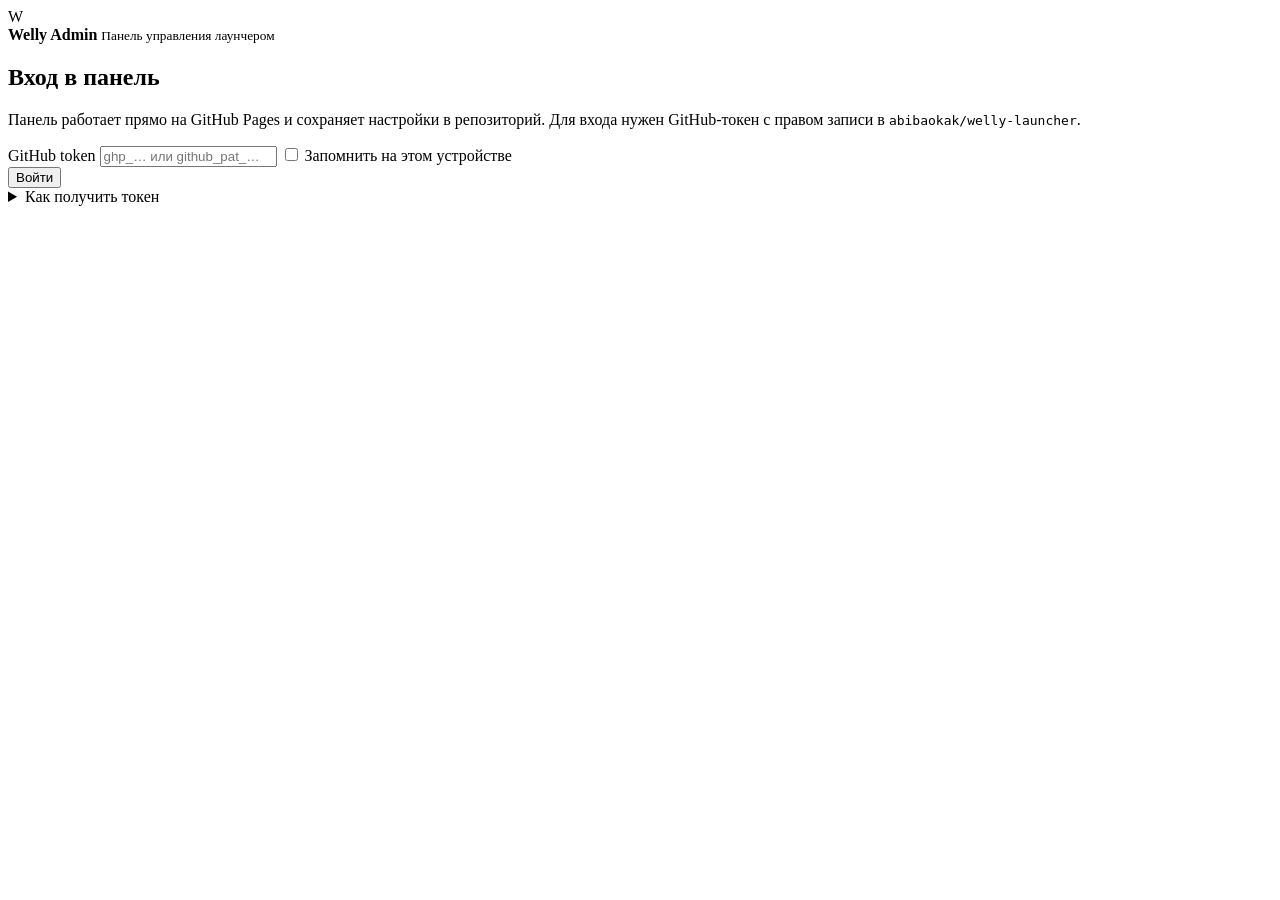
==== admin/index.html @ bd4089fb "admin: статическая панель (index.html)" ====
<!doctype html>
<html lang="ru">
  <head>
    <meta charset="utf-8" />
    <meta name="viewport" content="width=device-width, initial-scale=1" />
    <meta name="robots" content="noindex,nofollow" />
    <meta name="theme-color" content="#0a0c11" />
    <title>Welly Admin — панель лаунчера</title>
    <link rel="icon" href="../assets/logo.png" onerror="this.remove()" />
    <link rel="stylesheet" href="./admin.css" />
  </head>
  <body>
    <!-- ───────────────────────── Вход ───────────────────────── -->
    <section class="auth" id="auth">
      <div class="auth__card">
        <div class="auth__logo">
          <span class="auth__mark">W</span>
          <div>
            <strong>Welly Admin</strong>
            <small>Панель управления лаунчером</small>
          </div>
        </div>

        <h1>Вход в панель</h1>
        <p class="auth__lead">
          Панель работает прямо на GitHub Pages и сохраняет настройки в репозиторий.
          Для входа нужен GitHub-токен с правом записи в
          <code id="auth-repo">abibaokak/welly-launcher</code>.
        </p>

        <form id="auth-form" class="auth__form" novalidate>
          <label class="field">
            <span>GitHub token</span>
            <input
              id="auth-token"
              type="password"
              autocomplete="off"
              spellcheck="false"
              placeholder="ghp_… или github_pat_…"
            />
          </label>

          <label class="check">
            <input id="auth-remember" type="checkbox" />
            <span>Запомнить на этом устройстве</span>
          </label>

          <div class="auth__error" id="auth-error" role="alert"></div>

          <button class="btn btn--primary btn--block" type="submit" id="auth-submit">
            Войти
          </button>
        </form>

        <details class="auth__help">
          <summary>Как получить токен</summary>
          <ol>
            <li>
              Откройте
              <a href="https://github.com/settings/tokens/new?scopes=repo&description=Welly%20Admin" target="_blank" rel="noopener">
                github.com/settings/tokens/new
              </a>
              (классический токен).
            </li>
            <li>Поставьте галочку <b>repo</b> и создайте токен.</li>
            <li>Скопируйте его и вставьте сюда. Токен хранится только в этом браузере.</li>
          </ol>
          <p>
            Можно и fine-grained token: доступ только к репозиторию
            <code>welly-launcher</code>, разрешение <b>Contents: Read and write</b>.
          </p>
          <p class="auth__warn">
            Не входите с чужого компьютера и не включайте «Запомнить» на общих устройствах.
          </p>
        </details>
      </div>
    </section>

    <!-- ───────────────────────── Панель ───────────────────────── -->
    <div class="app" id="app" hidden>
      <header class="bar">
        <div class="bar__brand">
          <span class="bar__mark">W</span>
          <div class="bar__title">
            <strong>Welly Admin</strong>
            <small id="bar-repo">abibaokak/welly-launcher</small>
          </div>
          <span class="pill pill--gold">GitHub Pages</span>
        </div>

        <div class="bar__actions">
          <span class="bar__user" id="bar-user" title="Аккаунт GitHub"></span>
          <a class="btn btn--ghost btn--sm" id="open-site" href="../" target="_blank" rel="noopener">Открыть сайт</a>
          <button class="btn btn--ghost btn--sm" type="button" id="reload">Перечитать</button>
          <button class="btn btn--ghost btn--sm" type="button" id="logout">Выйти</button>
        </div>
      </header>

      <main class="main">
        <div class="intro">
          <div>
            <h1>Настройки лаунчера</h1>
            <p>
              Всё, что вы сохраните здесь, попадёт в <code>launcher-config.json</code> на сайте.
              Лаунчеры подхватывают изменения автоматически — без переустановки.
            </p>
          </div>
          <div class="intro__status" id="intro-status"></div>
        </div>

        <div class="banner banner--warn" id="pages-note" hidden>
          GitHub Pages обновляет сайт после коммита обычно за 30–90 секунд. Если лаунчер
          ещё видит старые данные — подождите и нажмите «Перечитать».
        </div>

        <form id="config-form" class="form" novalidate>
          <!-- Брендинг -->
          <section class="card">
            <header class="card__head">
              <h2>Брендинг</h2>
              <p>Название, слоган и ссылки, которые видит игрок.</p>
            </header>
            <div class="grid grid--2">
              <label class="field">
                <span>Название лаунчера</span>
                <input name="branding.name" maxlength="64" />
              </label>
              <label class="field">
                <span>Email поддержки</span>
                <input name="branding.supportEmail" maxlength="120" placeholder="help@example.com" />
              </label>
            </div>
            <label class="field">
              <span>Слоган</span>
              <input name="branding.tagline" maxlength="200" />
            </label>
            <div class="grid grid--2">
              <label class="field">
                <span>Сайт</span>
                <input name="branding.siteUrl" maxlength="300" />
              </label>
              <label class="field">
                <span>Донат</span>
                <input name="branding.donateUrl" maxlength="300" />
              </label>
              <label class="field">
                <span>Discord</span>
                <input name="branding.discordUrl" maxlength="300" placeholder="https://discord.gg/…" />
              </label>
              <label class="field">
                <span>Telegram</span>
                <input name="branding.telegramUrl" maxlength="300" placeholder="https://t.me/…" />
              </label>
            </div>
          </section>

          <!-- Сервер -->
          <section class="card">
            <header class="card__head">
              <h2>Сервер</h2>
              <p>Адрес, название и режимы на главной странице лаунчера.</p>
            </header>
            <div class="grid grid--3">
              <label class="field">
                <span>Хост</span>
                <input name="server.host" maxlength="80" placeholder="wellyfun.x2mc.ru" />
              </label>
              <label class="field">
                <span>Название сервера</span>
                <input name="server.name" maxlength="64" />
              </label>
              <label class="field">
                <span>Диапазон версий</span>
                <input name="server.versionRange" maxlength="64" />
              </label>
            </div>

            <div class="list-head">
              <h3>Режимы</h3>
              <button class="btn btn--ghost btn--sm" type="button" data-add="mode">+ Добавить режим</button>
            </div>
            <div class="list" id="modes-list"></div>
          </section>

          <!-- Новости -->
          <section class="card">
            <header class="card__head">
              <h2>Новости</h2>
              <p>Новости из панели показываются в лаунчере на вкладке «Новости».</p>
            </header>

            <div class="grid grid--2">
              <label class="check">
                <input type="checkbox" name="news.includePublished" />
                <span>Показывать новости панели</span>
              </label>
              <label class="check">
                <input type="checkbox" name="news.includeExternal" />
                <span>Показывать внешние RSS-ленты</span>
              </label>
            </div>

            <div class="list-head">
              <h3>RSS-ленты</h3>
              <button class="btn btn--ghost btn--sm" type="button" data-add="feed">+ Добавить ленту</button>
            </div>
            <div class="list" id="feeds-list"></div>

            <div class="list-head">
              <h3>Новости панели</h3>
              <button class="btn btn--ghost btn--sm" type="button" data-add="news">+ Добавить новость</button>
            </div>
            <div class="list" id="news-list"></div>
          </section>

          <!-- Значения по умолчанию -->
          <section class="card">
            <header class="card__head">
              <h2>Значения по умолчанию</h2>
              <p>Применяются только к новым установкам. Настройки игроков не перезаписываются.</p>
            </header>
            <div class="grid grid--3">
              <label class="field">
                <span>Язык</span>
                <select name="defaults.language">
                  <option value="ru">Русский</option>
                  <option value="en">English</option>
                </select>
              </label>
              <label class="field">
                <span>Тема</span>
                <select name="defaults.theme">
                  <option value="dark">Тёмная</option>
                  <option value="light">Светлая</option>
                  <option value="system">Как в системе</option>
                </select>
              </label>
              <label class="field">
                <span>Автоподключение к серверу</span>
                <input name="defaults.autoConnectServer" maxlength="120" placeholder="необязательно" />
              </label>
              <label class="field">
                <span>Минимум памяти, МБ</span>
                <input name="defaults.minMemory" type="number" min="512" max="32768" step="256" />
              </label>
              <label class="field">
                <span>Максимум памяти, МБ</span>
                <input name="defaults.maxMemory" type="number" min="512" max="65536" step="256" />
              </label>
              <label class="field">
                <span>Версия по умолчанию</span>
                <input name="defaults.selectedVersion" maxlength="64" placeholder="например 1.21.4" />
              </label>
              <label class="field">
                <span>Ширина окна</span>
                <input name="defaults.resolutionWidth" type="number" min="0" max="10000" />
              </label>
              <label class="field">
                <span>Высота окна</span>
                <input name="defaults.resolutionHeight" type="number" min="0" max="10000" />
              </label>
              <label class="field">
                <span>API аккаунтов</span>
                <input name="defaults.accountApiUrl" maxlength="300" />
              </label>
            </div>
            <div class="grid grid--2">
              <label class="check">
                <input type="checkbox" name="defaults.fullscreen" />
                <span>Полноэкранный режим</span>
              </label>
              <label class="check">
                <input type="checkbox" name="defaults.hideLauncherOnGame" />
                <span>Скрывать лаунчер при запуске игры</span>
              </label>
            </div>
          </section>

          <!-- Обновления -->
          <section class="card">
            <header class="card__head">
              <h2>Обновления</h2>
              <p>
                Лаунчер сравнит свою версию с указанной и обновится сам: скачает файл,
                проверит SHA-256 и перезапустится.
              </p>
            </header>
            <div class="grid grid--3">
              <label class="field">
                <span>Актуальная версия</span>
                <input name="updates.latestVersion" maxlength="32" placeholder="1.0.9" />
              </label>
              <label class="field field--wide">
                <span>Ссылка на файл обновления</span>
                <input name="updates.downloadUrl" maxlength="300" />
              </label>
              <label class="field">
                <span>Список изменений</span>
                <input name="updates.releaseNotesUrl" maxlength="300" />
              </label>
            </div>
            <label class="field">
              <span>SHA-256 файла обновления</span>
              <div class="field__inline">
                <input name="updates.sha256" maxlength="64" placeholder="64 hex-символа; можно посчитать кнопкой" />
                <button class="btn btn--soft btn--sm" type="button" id="hash-button">Посчитать</button>
              </div>
              <small class="field__hint" id="hash-hint">
                Пока файл лежит на GitHub Pages, кнопка считает хеш прямо в браузере.
                Если Pages не отдаёт файл из-за CORS — вставьте хеш вручную.
              </small>
            </label>
            <label class="field">
              <span>Сообщение об обновлении</span>
              <input name="updates.message" maxlength="200" />
            </label>
            <div class="grid grid--2">
              <label class="check">
                <input type="checkbox" name="updates.enabled" />
                <span>Проверять обновления при запуске</span>
              </label>
              <label class="check">
                <input type="checkbox" name="updates.mandatory" />
                <span>Обновление обязательно</span>
              </label>
            </div>
          </section>

          <!-- Обслуживание -->
          <section class="card">
            <header class="card__head">
              <h2>Обслуживание</h2>
              <p>Баннер в лаунчере и блокировка запуска игры на время работ.</p>
            </header>
            <label class="check">
              <input type="checkbox" name="maintenance.enabled" />
              <span>Включить режим обслуживания</span>
            </label>
            <div class="grid grid--2">
              <label class="field field--wide">
                <span>Текст для игроков</span>
                <textarea name="maintenance.message" rows="3" maxlength="500"></textarea>
              </label>
              <label class="field">
                <span>До какого времени (текстом)</span>
                <input name="maintenance.until" maxlength="64" placeholder="сегодня до 18:00" />
              </label>
            </div>
          </section>
        </form>
      </main>

      <footer class="publish">
        <div class="publish__status">
          <strong id="publish-title">Готово к публикации</strong>
          <span id="publish-detail">Изменения ещё не отправлены на сайт</span>
          <span class="publish__error" id="publish-error" role="alert"></span>
        </div>
        <div class="publish__actions">
          <button class="btn btn--ghost" type="button" id="export">Скачать JSON</button>
          <button class="btn btn--ghost" type="button" id="import">Импорт JSON</button>
          <input id="import-file" type="file" accept="application/json,.json" hidden />
          <button class="btn btn--primary" type="button" id="publish">Опубликовать на сайте</button>
        </div>
      </footer>
    </div>

    <div class="toast" id="toast" role="status"></div>

    <script src="./admin.js"></script>
  </body>
</html>
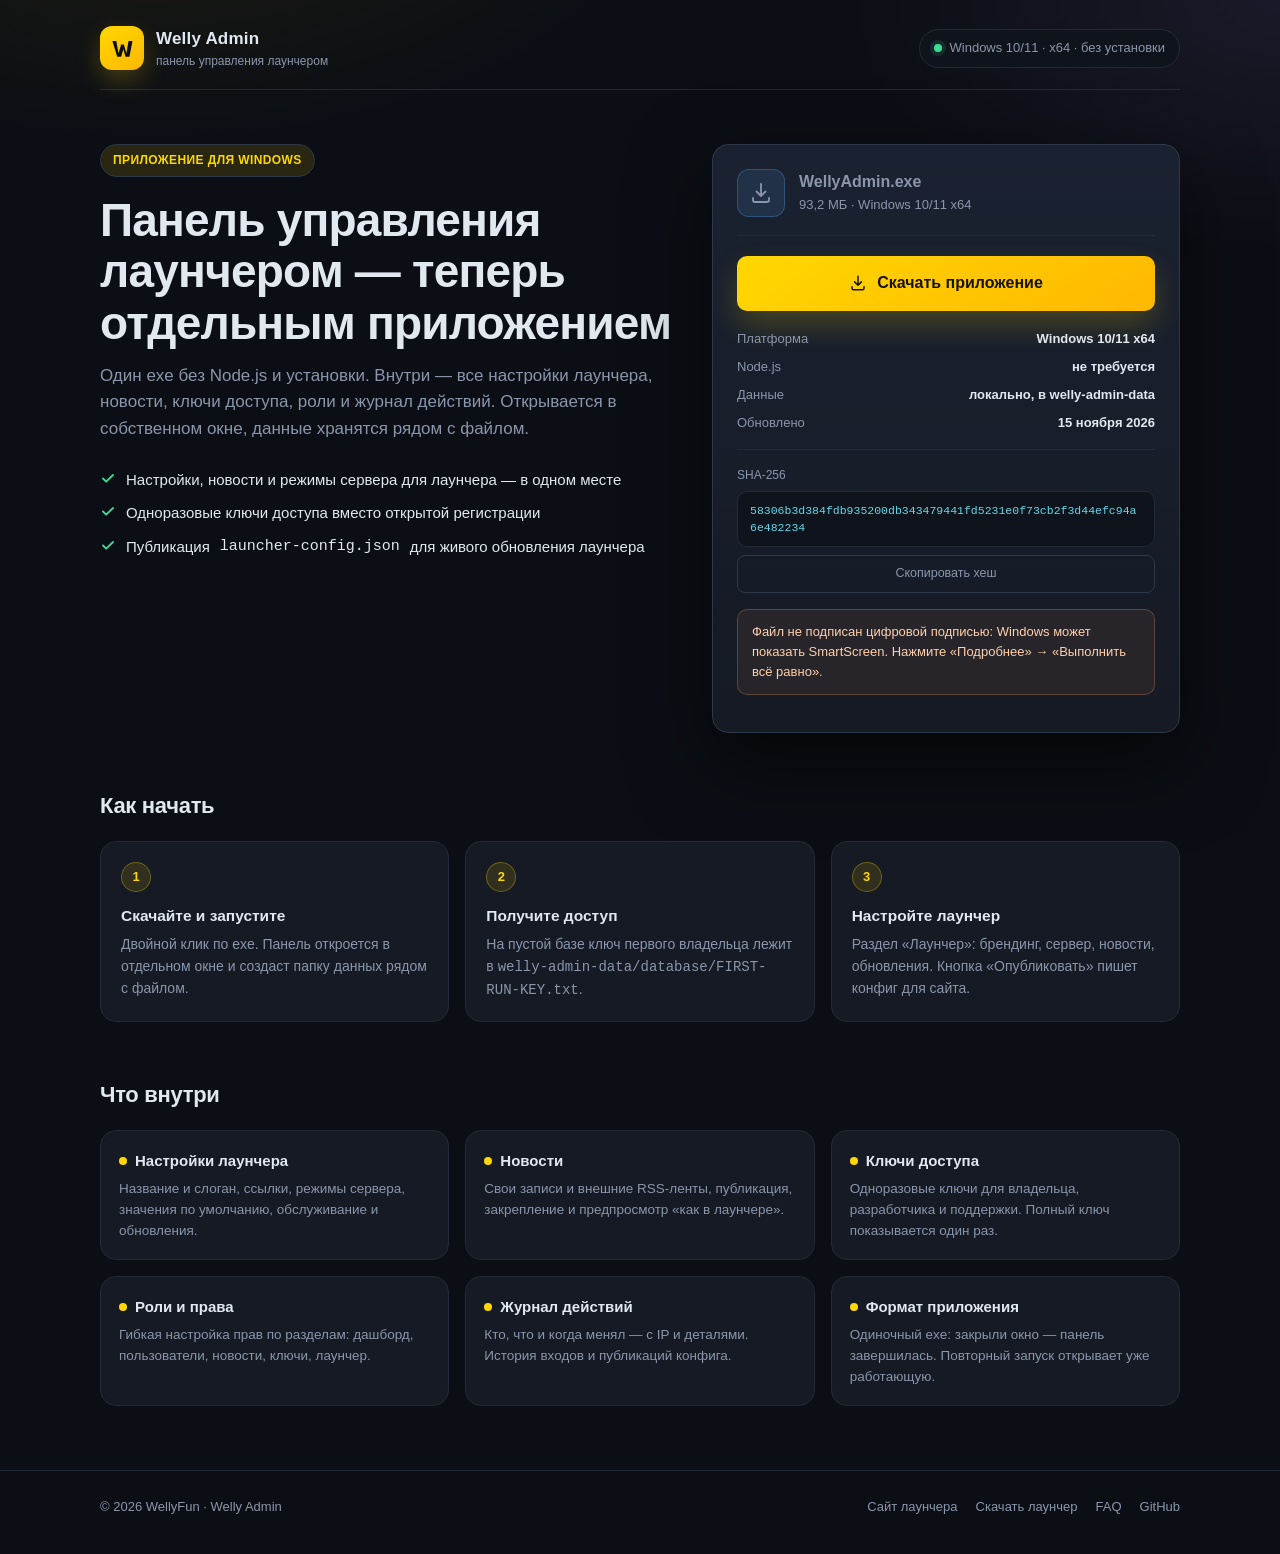
==== commit ea91ddac: "admin: download page for Welly Admin.exe in panel style" ====
--- a/admin/index.html
+++ b/admin/index.html
@@ -3,370 +3,591 @@
   <head>
     <meta charset="utf-8" />
     <meta name="viewport" content="width=device-width, initial-scale=1" />
-    <meta name="robots" content="noindex,nofollow" />
-    <meta name="theme-color" content="#0a0c11" />
-    <title>Welly Admin — панель лаунчера</title>
-    <link rel="icon" href="../assets/logo.png" onerror="this.remove()" />
-    <link rel="stylesheet" href="./admin.css" />
+    <title>Welly Admin — приложение панели управления лаунчером</title>
+    <meta
+      name="description"
+      content="Welly Admin для Windows: один exe без установки. Настройки лаунчера, новости, ключи доступа, роли и аудит. Скачать WellyAdmin.exe."
+    />
+    <meta name="theme-color" content="#0b0e14" />
+    <meta name="color-scheme" content="dark" />
+    <link rel="canonical" href="https://abibaokak.github.io/welly-launcher/admin/" />
+    <link
+      rel="icon"
+      href="data:image/svg+xml,%3Csvg xmlns='http://www.w3.org/2000/svg' viewBox='0 0 64 64'%3E%3Crect width='64' height='64' rx='14' fill='%230b0e14'/%3E%3Cpath d='M12 18h8l5 26 6-19h6l6 19 5-26h8L48 50h-8l-5-16-5 16h-8z' fill='%23FFD700'/%3E%3C/svg%3E"
+    />
+    <style>
+      :root {
+        --bg: #0b0e14;
+        --bg-soft: #0f131c;
+        --card: #151a24;
+        --card-2: #1a2130;
+        --border: #232a37;
+        --border-strong: #2f3849;
+        --text: #e2e8f0;
+        --muted: #8b96ab;
+        --accent: #ffd700;
+        --accent-2: #ffb800;
+        --accent-soft: rgba(255, 215, 0, 0.12);
+        --success: #3ddc97;
+        --info: #5aa9ff;
+        --purple: #b388ff;
+        --cyan: #63d8e8;
+        --radius: 16px;
+        --radius-sm: 10px;
+        --shadow-lg: 0 30px 80px rgba(0, 0, 0, 0.55);
+        --shadow-md: 0 16px 40px rgba(0, 0, 0, 0.35);
+        --font: "Inter", "Segoe UI", -apple-system, BlinkMacSystemFont, "SF Pro Display", Roboto, Arial, sans-serif;
+        --mono: "JetBrains Mono", "Cascadia Code", Consolas, "Courier New", monospace;
+      }
+
+      * { box-sizing: border-box; }
+
+      body {
+        margin: 0;
+        min-height: 100vh;
+        font-family: var(--font);
+        color: var(--text);
+        background:
+          radial-gradient(900px 500px at 12% -10%, rgba(255, 215, 0, 0.08), transparent 60%),
+          radial-gradient(800px 460px at 100% 0%, rgba(179, 136, 255, 0.09), transparent 55%),
+          var(--bg);
+        line-height: 1.55;
+        -webkit-font-smoothing: antialiased;
+      }
+
+      a { color: var(--accent); text-decoration: none; }
+      a:hover { text-decoration: underline; }
+
+      .wrap { width: min(1080px, calc(100% - 40px)); margin: 0 auto; }
+
+      header.site-head {
+        padding: 26px 0 8px;
+      }
+
+      .brand {
+        display: inline-flex;
+        align-items: center;
+        gap: 12px;
+        color: var(--text);
+      }
+
+      .brand:hover { text-decoration: none; }
+
+      .brand__mark {
+        width: 44px;
+        height: 44px;
+        border-radius: 12px;
+        display: grid;
+        place-items: center;
+        background: linear-gradient(145deg, var(--accent), var(--accent-2));
+        box-shadow: 0 10px 24px rgba(255, 215, 0, 0.22);
+      }
+
+      .brand__mark svg { width: 28px; height: 28px; display: block; }
+
+      .brand__text strong { display: block; font-size: 17px; letter-spacing: 0.2px; }
+      .brand__text small { display: block; color: var(--muted); font-size: 12px; }
+
+      .badge {
+        margin-left: auto;
+        display: inline-flex;
+        align-items: center;
+        gap: 8px;
+        padding: 8px 14px;
+        border: 1px solid var(--border);
+        border-radius: 999px;
+        background: var(--bg-soft);
+        color: var(--muted);
+        font-size: 13px;
+        white-space: nowrap;
+      }
+
+      .badge .dot {
+        width: 8px;
+        height: 8px;
+        border-radius: 50%;
+        background: var(--success);
+        box-shadow: 0 0 0 4px rgba(61, 220, 151, 0.12);
+      }
+
+      .head-row {
+        display: flex;
+        align-items: center;
+        gap: 16px;
+        flex-wrap: wrap;
+        padding-bottom: 18px;
+        border-bottom: 1px solid var(--border);
+      }
+
+      main { padding: 46px 0 64px; }
+
+      .hero {
+        display: grid;
+        grid-template-columns: minmax(0, 1.1fr) minmax(320px, 0.9fr);
+        gap: 40px;
+        align-items: start;
+      }
+
+      .eyebrow {
+        display: inline-flex;
+        align-items: center;
+        gap: 8px;
+        padding: 6px 12px;
+        border-radius: 999px;
+        border: 1px solid var(--border-strong);
+        background: var(--accent-soft);
+        color: var(--accent);
+        font-size: 12px;
+        font-weight: 600;
+        letter-spacing: 0.4px;
+        text-transform: uppercase;
+      }
+
+      h1 {
+        margin: 18px 0 14px;
+        font-size: clamp(30px, 4.4vw, 46px);
+        line-height: 1.12;
+        letter-spacing: -0.8px;
+      }
+
+      .lede {
+        margin: 0;
+        max-width: 560px;
+        color: var(--muted);
+        font-size: 17px;
+      }
+
+      .points {
+        margin: 26px 0 0;
+        padding: 0;
+        list-style: none;
+        display: grid;
+        gap: 10px;
+      }
+
+      .points li {
+        display: flex;
+        gap: 10px;
+        align-items: flex-start;
+        color: var(--text);
+        font-size: 15px;
+      }
+
+      .points svg { flex: none; margin-top: 2px; }
+
+      .download-card {
+        background: linear-gradient(180deg, var(--card-2), var(--card));
+        border: 1px solid var(--border-strong);
+        border-radius: var(--radius);
+        padding: 24px;
+        box-shadow: var(--shadow-lg);
+      }
+
+      .download-card__top {
+        display: flex;
+        gap: 14px;
+        align-items: center;
+        padding-bottom: 18px;
+        border-bottom: 1px solid var(--border);
+      }
+
+      .file-icon {
+        width: 48px;
+        height: 48px;
+        flex: none;
+        border-radius: 12px;
+        display: grid;
+        place-items: center;
+        background: rgba(90, 169, 255, 0.12);
+        border: 1px solid rgba(90, 169, 255, 0.28);
+        color: var(--info);
+      }
+
+      .download-card__top strong { display: block; font-size: 16px; }
+      .download-card__top span { color: var(--muted); font-size: 13px; }
+
+      .btn {
+        display: inline-flex;
+        align-items: center;
+        justify-content: center;
+        gap: 10px;
+        width: 100%;
+        margin-top: 20px;
+        padding: 15px 20px;
+        border: 0;
+        border-radius: var(--radius-sm);
+        background: linear-gradient(145deg, var(--accent), var(--accent-2));
+        color: #16130a;
+        font: inherit;
+        font-size: 16px;
+        font-weight: 700;
+        cursor: pointer;
+        text-decoration: none;
+        box-shadow: 0 14px 30px rgba(255, 215, 0, 0.2);
+        transition: transform 0.15s ease, box-shadow 0.15s ease;
+      }
+
+      .btn:hover {
+        text-decoration: none;
+        transform: translateY(-1px);
+        box-shadow: 0 18px 36px rgba(255, 215, 0, 0.26);
+      }
+
+      .btn:active { transform: translateY(0); }
+
+      .meta {
+        display: grid;
+        gap: 8px;
+        margin-top: 18px;
+        color: var(--muted);
+        font-size: 13px;
+      }
+
+      .meta div {
+        display: flex;
+        justify-content: space-between;
+        gap: 14px;
+      }
+
+      .meta b { color: var(--text); font-weight: 600; }
+
+      .hash {
+        margin-top: 16px;
+        padding-top: 16px;
+        border-top: 1px solid var(--border);
+      }
+
+      .hash span {
+        display: block;
+        color: var(--muted);
+        font-size: 12px;
+        margin-bottom: 6px;
+      }
+
+      .hash code {
+        display: block;
+        font-family: var(--mono);
+        font-size: 11.5px;
+        line-height: 1.5;
+        color: var(--cyan);
+        word-break: break-all;
+        background: var(--bg-soft);
+        border: 1px solid var(--border);
+        border-radius: var(--radius-sm);
+        padding: 10px 12px;
+      }
+
+      .copy-btn {
+        margin-top: 8px;
+        width: 100%;
+        padding: 8px 12px;
+        border-radius: 8px;
+        border: 1px solid var(--border-strong);
+        background: transparent;
+        color: var(--muted);
+        font: inherit;
+        font-size: 12.5px;
+        cursor: pointer;
+        transition: color 0.15s ease, border-color 0.15s ease;
+      }
+
+      .copy-btn:hover { color: var(--text); border-color: var(--accent); }
+
+      .note {
+        margin-top: 16px;
+        padding: 12px 14px;
+        border-radius: var(--radius-sm);
+        background: rgba(255, 159, 90, 0.08);
+        border: 1px solid rgba(255, 159, 90, 0.25);
+        color: #ffd0ab;
+        font-size: 13px;
+      }
+
+      section.block { margin-top: 56px; }
+
+      h2 {
+        margin: 0 0 18px;
+        font-size: 22px;
+        letter-spacing: -0.3px;
+      }
+
+      .steps {
+        display: grid;
+        grid-template-columns: repeat(3, minmax(0, 1fr));
+        gap: 16px;
+      }
+
+      .step {
+        background: var(--card);
+        border: 1px solid var(--border);
+        border-radius: var(--radius);
+        padding: 20px;
+      }
+
+      .step__num {
+        width: 30px;
+        height: 30px;
+        margin-bottom: 12px;
+        border-radius: 50%;
+        display: grid;
+        place-items: center;
+        background: var(--accent-soft);
+        border: 1px solid rgba(255, 215, 0, 0.3);
+        color: var(--accent);
+        font-size: 13px;
+        font-weight: 700;
+      }
+
+      .step h3 { margin: 0 0 6px; font-size: 15.5px; }
+      .step p { margin: 0; color: var(--muted); font-size: 14px; }
+
+      .features {
+        display: grid;
+        grid-template-columns: repeat(3, minmax(0, 1fr));
+        gap: 16px;
+      }
+
+      .feature {
+        background: var(--card);
+        border: 1px solid var(--border);
+        border-radius: var(--radius);
+        padding: 18px;
+      }
+
+      .feature h3 {
+        margin: 0 0 6px;
+        font-size: 15px;
+        display: flex;
+        align-items: center;
+        gap: 8px;
+      }
+
+      .feature p { margin: 0; color: var(--muted); font-size: 13.5px; }
+
+      .feature__dot {
+        width: 8px;
+        height: 8px;
+        border-radius: 50%;
+        background: var(--accent);
+        flex: none;
+      }
+
+      footer.site-foot {
+        border-top: 1px solid var(--border);
+        padding: 26px 0 38px;
+        color: var(--muted);
+        font-size: 13px;
+      }
+
+      .foot-row {
+        display: flex;
+        justify-content: space-between;
+        gap: 18px;
+        flex-wrap: wrap;
+        align-items: center;
+      }
+
+      .foot-links { display: flex; flex-wrap: wrap; gap: 18px; }
+      .foot-links a { color: var(--muted); }
+      .foot-links a:hover { color: var(--accent); }
+
+      @media (max-width: 900px) {
+        .hero { grid-template-columns: 1fr; }
+        .steps, .features { grid-template-columns: 1fr 1fr; }
+      }
+
+      @media (max-width: 620px) {
+        .steps, .features { grid-template-columns: 1fr; }
+        main { padding-top: 32px; }
+        .badge { margin-left: 0; }
+      }
+    </style>
   </head>
   <body>
-    <!-- ───────────────────────── Вход ───────────────────────── -->
-    <section class="auth" id="auth">
-      <div class="auth__card">
-        <div class="auth__logo">
-          <span class="auth__mark">W</span>
+    <header class="site-head">
+      <div class="wrap head-row">
+        <a class="brand" href="../index.html">
+          <span class="brand__mark" aria-hidden="true">
+            <svg viewBox="0 0 64 64" fill="none" xmlns="http://www.w3.org/2000/svg">
+              <path d="M10 16h9l5 28 6-20h6l6 20 5-28h9L49 52h-9l-5-17-5 17h-9z" fill="#0b0e14" />
+            </svg>
+          </span>
+          <span class="brand__text">
+            <strong>Welly Admin</strong>
+            <small>панель управления лаунчером</small>
+          </span>
+        </a>
+        <span class="badge"><span class="dot" aria-hidden="true"></span> Windows 10/11 · x64 · без установки</span>
+      </div>
+    </header>
+
+    <main>
+      <div class="wrap">
+        <div class="hero">
           <div>
-            <strong>Welly Admin</strong>
-            <small>Панель управления лаунчером</small>
+            <span class="eyebrow">Приложение для Windows</span>
+            <h1>Панель управления лаунчером — теперь отдельным приложением</h1>
+            <p class="lede">
+              Один exe без Node.js и установки. Внутри — все настройки лаунчера, новости,
+              ключи доступа, роли и журнал действий. Открывается в собственном окне,
+              данные хранятся рядом с файлом.
+            </p>
+
+            <ul class="points">
+              <li>
+                <svg width="16" height="16" viewBox="0 0 16 16" fill="none" aria-hidden="true">
+                  <path d="M3 8.5 6.2 11.7 13 5" stroke="#3DDC97" stroke-width="1.8" stroke-linecap="round" stroke-linejoin="round" />
+                </svg>
+                Настройки, новости и режимы сервера для лаунчера — в одном месте
+              </li>
+              <li>
+                <svg width="16" height="16" viewBox="0 0 16 16" fill="none" aria-hidden="true">
+                  <path d="M3 8.5 6.2 11.7 13 5" stroke="#3DDC97" stroke-width="1.8" stroke-linecap="round" stroke-linejoin="round" />
+                </svg>
+                Одноразовые ключи доступа вместо открытой регистрации
+              </li>
+              <li>
+                <svg width="16" height="16" viewBox="0 0 16 16" fill="none" aria-hidden="true">
+                  <path d="M3 8.5 6.2 11.7 13 5" stroke="#3DDC97" stroke-width="1.8" stroke-linecap="round" stroke-linejoin="round" />
+                </svg>
+                Публикация <code>launcher-config.json</code> для живого обновления лаунчера
+              </li>
+            </ul>
           </div>
+
+          <aside class="download-card" aria-labelledby="download-title">
+            <div class="download-card__top">
+              <span class="file-icon" aria-hidden="true">
+                <svg width="24" height="24" viewBox="0 0 24 24" fill="none">
+                  <path d="M12 3v12m0 0 4.5-4.5M12 15l-4.5-4.5M4 17v2a2 2 0 0 0 2 2h12a2 2 0 0 0 2-2v-2" stroke="currentColor" stroke-width="1.8" stroke-linecap="round" stroke-linejoin="round" />
+                </svg>
+              </span>
+              <span>
+                <strong id="download-title">WellyAdmin.exe</strong>
+                <span>93,2 МБ · Windows 10/11 x64</span>
+              </span>
+            </div>
+
+            <a class="btn" href="../WellyAdmin.exe" download="WellyAdmin.exe">
+              <svg width="18" height="18" viewBox="0 0 24 24" fill="none" aria-hidden="true">
+                <path d="M12 3v12m0 0 4.5-4.5M12 15l-4.5-4.5M4 17v2a2 2 0 0 0 2 2h12a2 2 0 0 0 2-2v-2" stroke="currentColor" stroke-width="2" stroke-linecap="round" stroke-linejoin="round" />
+              </svg>
+              Скачать приложение
+            </a>
+
+            <div class="meta" aria-label="Информация о файле">
+              <div><span>Платформа</span><b>Windows 10/11 x64</b></div>
+              <div><span>Node.js</span><b>не требуется</b></div>
+              <div><span>Данные</span><b>локально, в welly-admin-data</b></div>
+              <div><span>Обновлено</span><b>15 ноября 2026</b></div>
+            </div>
+
+            <div class="hash">
+              <span>SHA-256</span>
+              <code id="sha">58306b3d384fdb935200db343479441fd5231e0f73cb2f3d44efc94a6e482234</code>
+              <button class="copy-btn" type="button" id="copy-sha">Скопировать хеш</button>
+            </div>
+
+            <p class="note">
+              Файл не подписан цифровой подписью: Windows может показать SmartScreen.
+              Нажмите «Подробнее» → «Выполнить всё равно».
+            </p>
+          </aside>
         </div>
 
-        <h1>Вход в панель</h1>
-        <p class="auth__lead">
-          Панель работает прямо на GitHub Pages и сохраняет настройки в репозиторий.
-          Для входа нужен GitHub-токен с правом записи в
-          <code id="auth-repo">abibaokak/welly-launcher</code>.
-        </p>
-
-        <form id="auth-form" class="auth__form" novalidate>
-          <label class="field">
-            <span>GitHub token</span>
-            <input
-              id="auth-token"
-              type="password"
-              autocomplete="off"
-              spellcheck="false"
-              placeholder="ghp_… или github_pat_…"
-            />
-          </label>
-
-          <label class="check">
-            <input id="auth-remember" type="checkbox" />
-            <span>Запомнить на этом устройстве</span>
-          </label>
-
-          <div class="auth__error" id="auth-error" role="alert"></div>
-
-          <button class="btn btn--primary btn--block" type="submit" id="auth-submit">
-            Войти
-          </button>
-        </form>
-
-        <details class="auth__help">
-          <summary>Как получить токен</summary>
-          <ol>
-            <li>
-              Откройте
-              <a href="https://github.com/settings/tokens/new?scopes=repo&description=Welly%20Admin" target="_blank" rel="noopener">
-                github.com/settings/tokens/new
-              </a>
-              (классический токен).
-            </li>
-            <li>Поставьте галочку <b>repo</b> и создайте токен.</li>
-            <li>Скопируйте его и вставьте сюда. Токен хранится только в этом браузере.</li>
-          </ol>
-          <p>
-            Можно и fine-grained token: доступ только к репозиторию
-            <code>welly-launcher</code>, разрешение <b>Contents: Read and write</b>.
-          </p>
-          <p class="auth__warn">
-            Не входите с чужого компьютера и не включайте «Запомнить» на общих устройствах.
-          </p>
-        </details>
+        <section class="block" aria-labelledby="how-title">
+          <h2 id="how-title">Как начать</h2>
+          <div class="steps">
+            <article class="step">
+              <div class="step__num">1</div>
+              <h3>Скачайте и запустите</h3>
+              <p>Двойной клик по exe. Панель откроется в отдельном окне и создаст папку данных рядом с файлом.</p>
+            </article>
+            <article class="step">
+              <div class="step__num">2</div>
+              <h3>Получите доступ</h3>
+              <p>На пустой базе ключ первого владельца лежит в <code>welly-admin-data/database/FIRST-RUN-KEY.txt</code>.</p>
+            </article>
+            <article class="step">
+              <div class="step__num">3</div>
+              <h3>Настройте лаунчер</h3>
+              <p>Раздел «Лаунчер»: брендинг, сервер, новости, обновления. Кнопка «Опубликовать» пишет конфиг для сайта.</p>
+            </article>
+          </div>
+        </section>
+
+        <section class="block" aria-labelledby="features-title">
+          <h2 id="features-title">Что внутри</h2>
+          <div class="features">
+            <article class="feature">
+              <h3><span class="feature__dot" aria-hidden="true"></span> Настройки лаунчера</h3>
+              <p>Название и слоган, ссылки, режимы сервера, значения по умолчанию, обслуживание и обновления.</p>
+            </article>
+            <article class="feature">
+              <h3><span class="feature__dot" aria-hidden="true"></span> Новости</h3>
+              <p>Свои записи и внешние RSS-ленты, публикация, закрепление и предпросмотр «как в лаунчере».</p>
+            </article>
+            <article class="feature">
+              <h3><span class="feature__dot" aria-hidden="true"></span> Ключи доступа</h3>
+              <p>Одноразовые ключи для владельца, разработчика и поддержки. Полный ключ показывается один раз.</p>
+            </article>
+            <article class="feature">
+              <h3><span class="feature__dot" aria-hidden="true"></span> Роли и права</h3>
+              <p>Гибкая настройка прав по разделам: дашборд, пользователи, новости, ключи, лаунчер.</p>
+            </article>
+            <article class="feature">
+              <h3><span class="feature__dot" aria-hidden="true"></span> Журнал действий</h3>
+              <p>Кто, что и когда менял — с IP и деталями. История входов и публикаций конфига.</p>
+            </article>
+            <article class="feature">
+              <h3><span class="feature__dot" aria-hidden="true"></span> Формат приложения</h3>
+              <p>Одиночный exe: закрыли окно — панель завершилась. Повторный запуск открывает уже работающую.</p>
+            </article>
+          </div>
+        </section>
       </div>
-    </section>
-
-    <!-- ───────────────────────── Панель ───────────────────────── -->
-    <div class="app" id="app" hidden>
-      <header class="bar">
-        <div class="bar__brand">
-          <span class="bar__mark">W</span>
-          <div class="bar__title">
-            <strong>Welly Admin</strong>
-            <small id="bar-repo">abibaokak/welly-launcher</small>
-          </div>
-          <span class="pill pill--gold">GitHub Pages</span>
-        </div>
-
-        <div class="bar__actions">
-          <span class="bar__user" id="bar-user" title="Аккаунт GitHub"></span>
-          <a class="btn btn--ghost btn--sm" id="open-site" href="../" target="_blank" rel="noopener">Открыть сайт</a>
-          <button class="btn btn--ghost btn--sm" type="button" id="reload">Перечитать</button>
-          <button class="btn btn--ghost btn--sm" type="button" id="logout">Выйти</button>
-        </div>
-      </header>
-
-      <main class="main">
-        <div class="intro">
-          <div>
-            <h1>Настройки лаунчера</h1>
-            <p>
-              Всё, что вы сохраните здесь, попадёт в <code>launcher-config.json</code> на сайте.
-              Лаунчеры подхватывают изменения автоматически — без переустановки.
-            </p>
-          </div>
-          <div class="intro__status" id="intro-status"></div>
-        </div>
-
-        <div class="banner banner--warn" id="pages-note" hidden>
-          GitHub Pages обновляет сайт после коммита обычно за 30–90 секунд. Если лаунчер
-          ещё видит старые данные — подождите и нажмите «Перечитать».
-        </div>
-
-        <form id="config-form" class="form" novalidate>
-          <!-- Брендинг -->
-          <section class="card">
-            <header class="card__head">
-              <h2>Брендинг</h2>
-              <p>Название, слоган и ссылки, которые видит игрок.</p>
-            </header>
-            <div class="grid grid--2">
-              <label class="field">
-                <span>Название лаунчера</span>
-                <input name="branding.name" maxlength="64" />
-              </label>
-              <label class="field">
-                <span>Email поддержки</span>
-                <input name="branding.supportEmail" maxlength="120" placeholder="help@example.com" />
-              </label>
-            </div>
-            <label class="field">
-              <span>Слоган</span>
-              <input name="branding.tagline" maxlength="200" />
-            </label>
-            <div class="grid grid--2">
-              <label class="field">
-                <span>Сайт</span>
-                <input name="branding.siteUrl" maxlength="300" />
-              </label>
-              <label class="field">
-                <span>Донат</span>
-                <input name="branding.donateUrl" maxlength="300" />
-              </label>
-              <label class="field">
-                <span>Discord</span>
-                <input name="branding.discordUrl" maxlength="300" placeholder="https://discord.gg/…" />
-              </label>
-              <label class="field">
-                <span>Telegram</span>
-                <input name="branding.telegramUrl" maxlength="300" placeholder="https://t.me/…" />
-              </label>
-            </div>
-          </section>
-
-          <!-- Сервер -->
-          <section class="card">
-            <header class="card__head">
-              <h2>Сервер</h2>
-              <p>Адрес, название и режимы на главной странице лаунчера.</p>
-            </header>
-            <div class="grid grid--3">
-              <label class="field">
-                <span>Хост</span>
-                <input name="server.host" maxlength="80" placeholder="wellyfun.x2mc.ru" />
-              </label>
-              <label class="field">
-                <span>Название сервера</span>
-                <input name="server.name" maxlength="64" />
-              </label>
-              <label class="field">
-                <span>Диапазон версий</span>
-                <input name="server.versionRange" maxlength="64" />
-              </label>
-            </div>
-
-            <div class="list-head">
-              <h3>Режимы</h3>
-              <button class="btn btn--ghost btn--sm" type="button" data-add="mode">+ Добавить режим</button>
-            </div>
-            <div class="list" id="modes-list"></div>
-          </section>
-
-          <!-- Новости -->
-          <section class="card">
-            <header class="card__head">
-              <h2>Новости</h2>
-              <p>Новости из панели показываются в лаунчере на вкладке «Новости».</p>
-            </header>
-
-            <div class="grid grid--2">
-              <label class="check">
-                <input type="checkbox" name="news.includePublished" />
-                <span>Показывать новости панели</span>
-              </label>
-              <label class="check">
-                <input type="checkbox" name="news.includeExternal" />
-                <span>Показывать внешние RSS-ленты</span>
-              </label>
-            </div>
-
-            <div class="list-head">
-              <h3>RSS-ленты</h3>
-              <button class="btn btn--ghost btn--sm" type="button" data-add="feed">+ Добавить ленту</button>
-            </div>
-            <div class="list" id="feeds-list"></div>
-
-            <div class="list-head">
-              <h3>Новости панели</h3>
-              <button class="btn btn--ghost btn--sm" type="button" data-add="news">+ Добавить новость</button>
-            </div>
-            <div class="list" id="news-list"></div>
-          </section>
-
-          <!-- Значения по умолчанию -->
-          <section class="card">
-            <header class="card__head">
-              <h2>Значения по умолчанию</h2>
-              <p>Применяются только к новым установкам. Настройки игроков не перезаписываются.</p>
-            </header>
-            <div class="grid grid--3">
-              <label class="field">
-                <span>Язык</span>
-                <select name="defaults.language">
-                  <option value="ru">Русский</option>
-                  <option value="en">English</option>
-                </select>
-              </label>
-              <label class="field">
-                <span>Тема</span>
-                <select name="defaults.theme">
-                  <option value="dark">Тёмная</option>
-                  <option value="light">Светлая</option>
-                  <option value="system">Как в системе</option>
-                </select>
-              </label>
-              <label class="field">
-                <span>Автоподключение к серверу</span>
-                <input name="defaults.autoConnectServer" maxlength="120" placeholder="необязательно" />
-              </label>
-              <label class="field">
-                <span>Минимум памяти, МБ</span>
-                <input name="defaults.minMemory" type="number" min="512" max="32768" step="256" />
-              </label>
-              <label class="field">
-                <span>Максимум памяти, МБ</span>
-                <input name="defaults.maxMemory" type="number" min="512" max="65536" step="256" />
-              </label>
-              <label class="field">
-                <span>Версия по умолчанию</span>
-                <input name="defaults.selectedVersion" maxlength="64" placeholder="например 1.21.4" />
-              </label>
-              <label class="field">
-                <span>Ширина окна</span>
-                <input name="defaults.resolutionWidth" type="number" min="0" max="10000" />
-              </label>
-              <label class="field">
-                <span>Высота окна</span>
-                <input name="defaults.resolutionHeight" type="number" min="0" max="10000" />
-              </label>
-              <label class="field">
-                <span>API аккаунтов</span>
-                <input name="defaults.accountApiUrl" maxlength="300" />
-              </label>
-            </div>
-            <div class="grid grid--2">
-              <label class="check">
-                <input type="checkbox" name="defaults.fullscreen" />
-                <span>Полноэкранный режим</span>
-              </label>
-              <label class="check">
-                <input type="checkbox" name="defaults.hideLauncherOnGame" />
-                <span>Скрывать лаунчер при запуске игры</span>
-              </label>
-            </div>
-          </section>
-
-          <!-- Обновления -->
-          <section class="card">
-            <header class="card__head">
-              <h2>Обновления</h2>
-              <p>
-                Лаунчер сравнит свою версию с указанной и обновится сам: скачает файл,
-                проверит SHA-256 и перезапустится.
-              </p>
-            </header>
-            <div class="grid grid--3">
-              <label class="field">
-                <span>Актуальная версия</span>
-                <input name="updates.latestVersion" maxlength="32" placeholder="1.0.9" />
-              </label>
-              <label class="field field--wide">
-                <span>Ссылка на файл обновления</span>
-                <input name="updates.downloadUrl" maxlength="300" />
-              </label>
-              <label class="field">
-                <span>Список изменений</span>
-                <input name="updates.releaseNotesUrl" maxlength="300" />
-              </label>
-            </div>
-            <label class="field">
-              <span>SHA-256 файла обновления</span>
-              <div class="field__inline">
-                <input name="updates.sha256" maxlength="64" placeholder="64 hex-символа; можно посчитать кнопкой" />
-                <button class="btn btn--soft btn--sm" type="button" id="hash-button">Посчитать</button>
-              </div>
-              <small class="field__hint" id="hash-hint">
-                Пока файл лежит на GitHub Pages, кнопка считает хеш прямо в браузере.
-                Если Pages не отдаёт файл из-за CORS — вставьте хеш вручную.
-              </small>
-            </label>
-            <label class="field">
-              <span>Сообщение об обновлении</span>
-              <input name="updates.message" maxlength="200" />
-            </label>
-            <div class="grid grid--2">
-              <label class="check">
-                <input type="checkbox" name="updates.enabled" />
-                <span>Проверять обновления при запуске</span>
-              </label>
-              <label class="check">
-                <input type="checkbox" name="updates.mandatory" />
-                <span>Обновление обязательно</span>
-              </label>
-            </div>
-          </section>
-
-          <!-- Обслуживание -->
-          <section class="card">
-            <header class="card__head">
-              <h2>Обслуживание</h2>
-              <p>Баннер в лаунчере и блокировка запуска игры на время работ.</p>
-            </header>
-            <label class="check">
-              <input type="checkbox" name="maintenance.enabled" />
-              <span>Включить режим обслуживания</span>
-            </label>
-            <div class="grid grid--2">
-              <label class="field field--wide">
-                <span>Текст для игроков</span>
-                <textarea name="maintenance.message" rows="3" maxlength="500"></textarea>
-              </label>
-              <label class="field">
-                <span>До какого времени (текстом)</span>
-                <input name="maintenance.until" maxlength="64" placeholder="сегодня до 18:00" />
-              </label>
-            </div>
-          </section>
-        </form>
-      </main>
-
-      <footer class="publish">
-        <div class="publish__status">
-          <strong id="publish-title">Готово к публикации</strong>
-          <span id="publish-detail">Изменения ещё не отправлены на сайт</span>
-          <span class="publish__error" id="publish-error" role="alert"></span>
-        </div>
-        <div class="publish__actions">
-          <button class="btn btn--ghost" type="button" id="export">Скачать JSON</button>
-          <button class="btn btn--ghost" type="button" id="import">Импорт JSON</button>
-          <input id="import-file" type="file" accept="application/json,.json" hidden />
-          <button class="btn btn--primary" type="button" id="publish">Опубликовать на сайте</button>
-        </div>
-      </footer>
-    </div>
-
-    <div class="toast" id="toast" role="status"></div>
-
-    <script src="./admin.js"></script>
+    </main>
+
+    <footer class="site-foot">
+      <div class="wrap foot-row">
+        <span>© 2026 WellyFun · Welly Admin</span>
+        <nav class="foot-links" aria-label="Ссылки">
+          <a href="../index.html">Сайт лаунчера</a>
+          <a href="../install.html">Скачать лаунчер</a>
+          <a href="../faq.html">FAQ</a>
+          <a href="https://github.com/abibaokak/welly-launcher" target="_blank" rel="noopener">GitHub</a>
+        </nav>
+      </div>
+    </footer>
+
+    <script>
+      (function () {
+        var button = document.getElementById('copy-sha')
+        var code = document.getElementById('sha')
+        if (!button || !code) return
+
+        button.addEventListener('click', function () {
+          var text = code.textContent.trim()
+          var done = function () {
+            button.textContent = 'Скопировано'
+            setTimeout(function () { button.textContent = 'Скопировать хеш' }, 1800)
+          }
+          if (navigator.clipboard && navigator.clipboard.writeText) {
+            navigator.clipboard.writeText(text).then(done, fallback)
+          } else {
+            fallback()
+          }
+
+          function fallback() {
+            var range = document.createRange()
+            range.selectNodeContents(code)
+            var selection = window.getSelection()
+            selection.removeAllRanges()
+            selection.addRange(range)
+            try { document.execCommand('copy'); done() } catch (e) { /* выделение остаётся */ }
+          }
+        })
+      })()
+    </script>
   </body>
 </html>
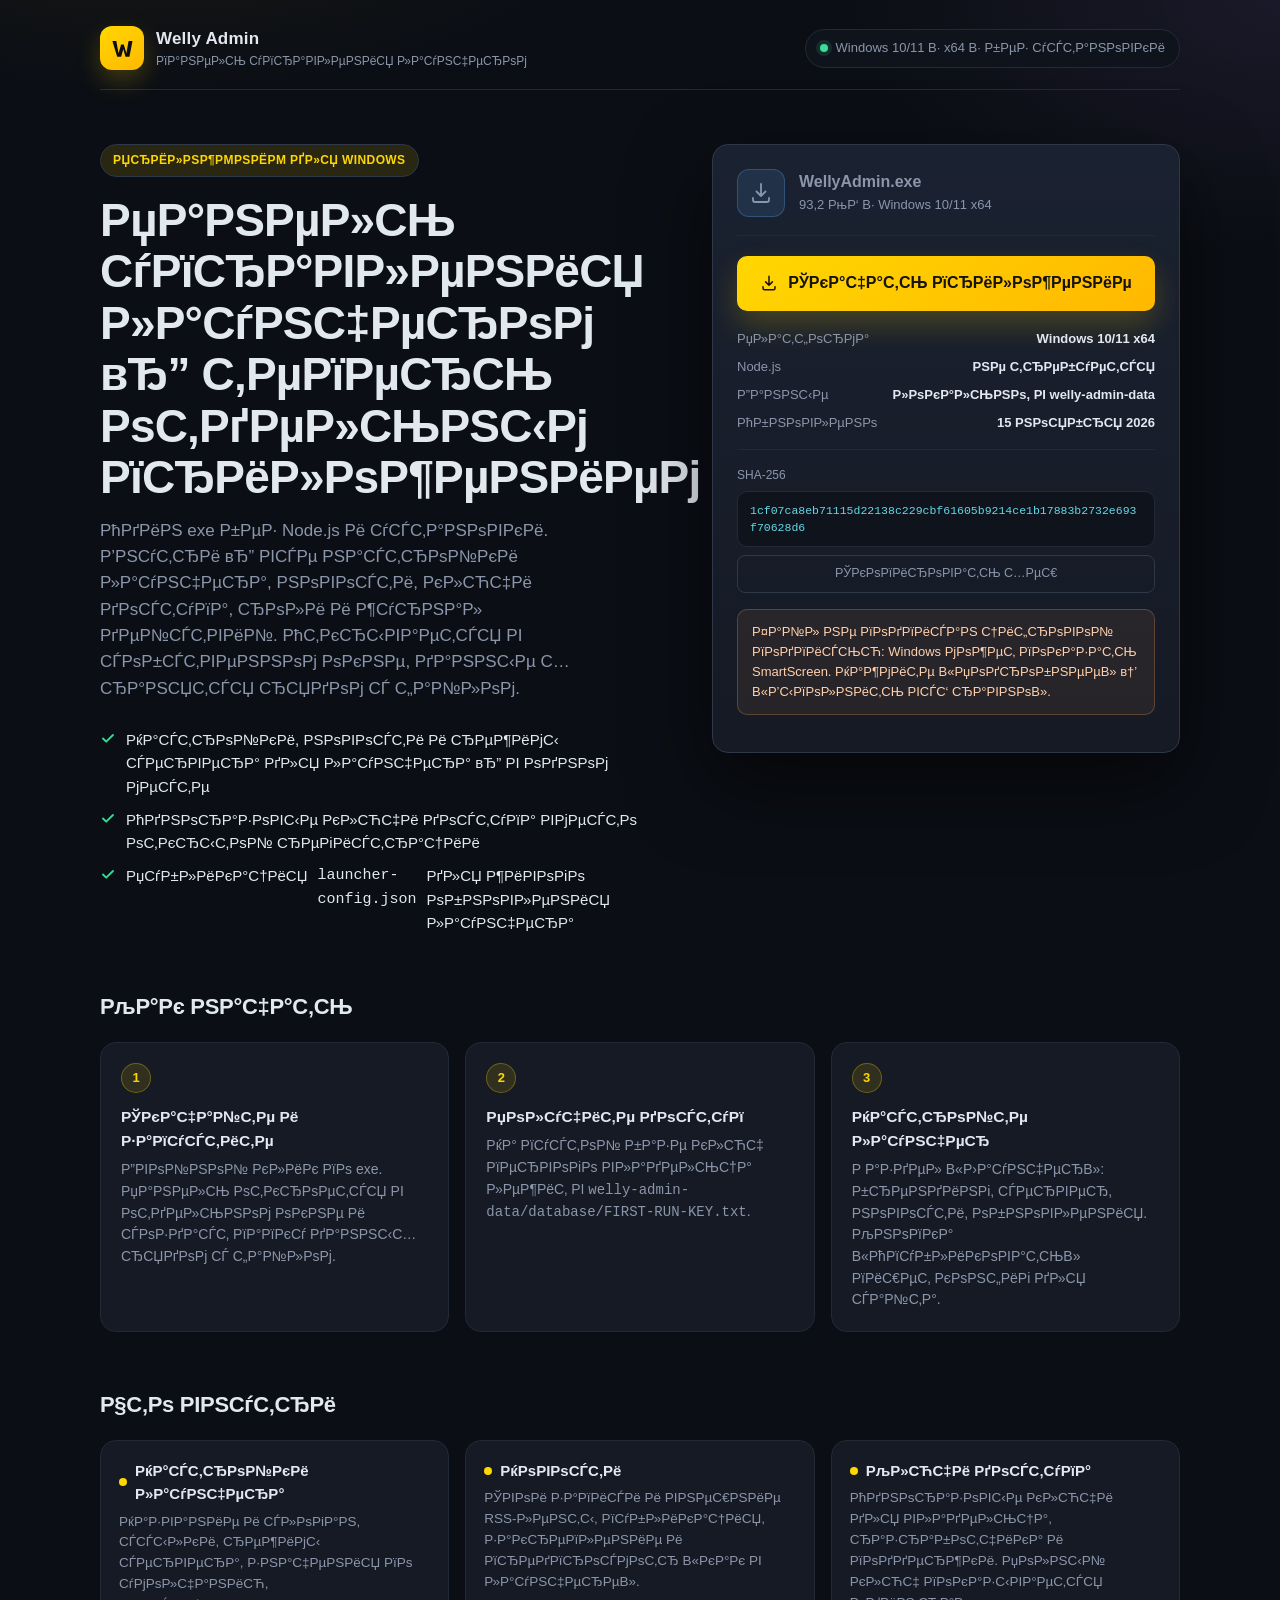
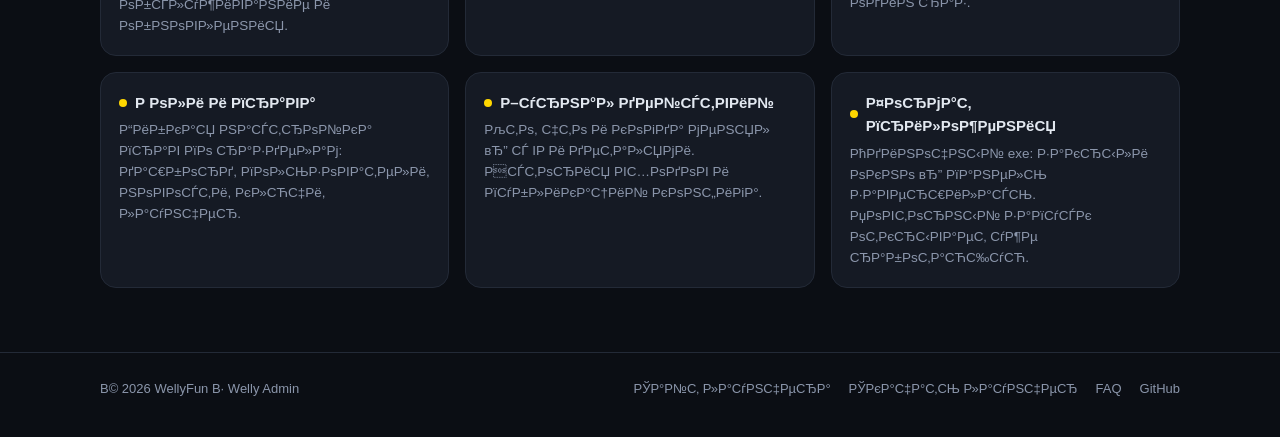
==== commit c5157b86: "admin: rebuild exe with 1.0.11 defaults and correct publishedAt - launcherModel: discordUrl and late" ====
--- a/admin/index.html
+++ b/admin/index.html
@@ -1,12 +1,12 @@
-<!doctype html>
+﻿<!doctype html>
 <html lang="ru">
   <head>
     <meta charset="utf-8" />
     <meta name="viewport" content="width=device-width, initial-scale=1" />
-    <title>Welly Admin — приложение панели управления лаунчером</title>
+    <title>Welly Admin вЂ” РїСЂРёР»РѕР¶РµРЅРёРµ РїР°РЅРµР»Рё СѓРїСЂР°РІР»РµРЅРёСЏ Р»Р°СѓРЅС‡РµСЂРѕРј</title>
     <meta
       name="description"
-      content="Welly Admin для Windows: один exe без установки. Настройки лаунчера, новости, ключи доступа, роли и аудит. Скачать WellyAdmin.exe."
+      content="Welly Admin РґР»СЏ Windows: РѕРґРёРЅ exe Р±РµР· СѓСЃС‚Р°РЅРѕРІРєРё. РќР°СЃС‚СЂРѕР№РєРё Р»Р°СѓРЅС‡РµСЂР°, РЅРѕРІРѕСЃС‚Рё, РєР»СЋС‡Рё РґРѕСЃС‚СѓРїР°, СЂРѕР»Рё Рё Р°СѓРґРёС‚. РЎРєР°С‡Р°С‚СЊ WellyAdmin.exe."
     />
     <meta name="theme-color" content="#0b0e14" />
     <meta name="color-scheme" content="dark" />
@@ -414,10 +414,10 @@
           </span>
           <span class="brand__text">
             <strong>Welly Admin</strong>
-            <small>панель управления лаунчером</small>
+            <small>РїР°РЅРµР»СЊ СѓРїСЂР°РІР»РµРЅРёСЏ Р»Р°СѓРЅС‡РµСЂРѕРј</small>
           </span>
         </a>
-        <span class="badge"><span class="dot" aria-hidden="true"></span> Windows 10/11 · x64 · без установки</span>
+        <span class="badge"><span class="dot" aria-hidden="true"></span> Windows 10/11 В· x64 В· Р±РµР· СѓСЃС‚Р°РЅРѕРІРєРё</span>
       </div>
     </header>
 
@@ -425,12 +425,12 @@
       <div class="wrap">
         <div class="hero">
           <div>
-            <span class="eyebrow">Приложение для Windows</span>
-            <h1>Панель управления лаунчером — теперь отдельным приложением</h1>
+            <span class="eyebrow">РџСЂРёР»РѕР¶РµРЅРёРµ РґР»СЏ Windows</span>
+            <h1>РџР°РЅРµР»СЊ СѓРїСЂР°РІР»РµРЅРёСЏ Р»Р°СѓРЅС‡РµСЂРѕРј вЂ” С‚РµРїРµСЂСЊ РѕС‚РґРµР»СЊРЅС‹Рј РїСЂРёР»РѕР¶РµРЅРёРµРј</h1>
             <p class="lede">
-              Один exe без Node.js и установки. Внутри — все настройки лаунчера, новости,
-              ключи доступа, роли и журнал действий. Открывается в собственном окне,
-              данные хранятся рядом с файлом.
+              РћРґРёРЅ exe Р±РµР· Node.js Рё СѓСЃС‚Р°РЅРѕРІРєРё. Р’РЅСѓС‚СЂРё вЂ” РІСЃРµ РЅР°СЃС‚СЂРѕР№РєРё Р»Р°СѓРЅС‡РµСЂР°, РЅРѕРІРѕСЃС‚Рё,
+              РєР»СЋС‡Рё РґРѕСЃС‚СѓРїР°, СЂРѕР»Рё Рё Р¶СѓСЂРЅР°Р» РґРµР№СЃС‚РІРёР№. РћС‚РєСЂС‹РІР°РµС‚СЃСЏ РІ СЃРѕР±СЃС‚РІРµРЅРЅРѕРј РѕРєРЅРµ,
+              РґР°РЅРЅС‹Рµ С…СЂР°РЅСЏС‚СЃСЏ СЂСЏРґРѕРј СЃ С„Р°Р№Р»РѕРј.
             </p>
 
             <ul class="points">
@@ -438,19 +438,19 @@
                 <svg width="16" height="16" viewBox="0 0 16 16" fill="none" aria-hidden="true">
                   <path d="M3 8.5 6.2 11.7 13 5" stroke="#3DDC97" stroke-width="1.8" stroke-linecap="round" stroke-linejoin="round" />
                 </svg>
-                Настройки, новости и режимы сервера для лаунчера — в одном месте
+                РќР°СЃС‚СЂРѕР№РєРё, РЅРѕРІРѕСЃС‚Рё Рё СЂРµР¶РёРјС‹ СЃРµСЂРІРµСЂР° РґР»СЏ Р»Р°СѓРЅС‡РµСЂР° вЂ” РІ РѕРґРЅРѕРј РјРµСЃС‚Рµ
               </li>
               <li>
                 <svg width="16" height="16" viewBox="0 0 16 16" fill="none" aria-hidden="true">
                   <path d="M3 8.5 6.2 11.7 13 5" stroke="#3DDC97" stroke-width="1.8" stroke-linecap="round" stroke-linejoin="round" />
                 </svg>
-                Одноразовые ключи доступа вместо открытой регистрации
+                РћРґРЅРѕСЂР°Р·РѕРІС‹Рµ РєР»СЋС‡Рё РґРѕСЃС‚СѓРїР° РІРјРµСЃС‚Рѕ РѕС‚РєСЂС‹С‚РѕР№ СЂРµРіРёСЃС‚СЂР°С†РёРё
               </li>
               <li>
                 <svg width="16" height="16" viewBox="0 0 16 16" fill="none" aria-hidden="true">
                   <path d="M3 8.5 6.2 11.7 13 5" stroke="#3DDC97" stroke-width="1.8" stroke-linecap="round" stroke-linejoin="round" />
                 </svg>
-                Публикация <code>launcher-config.json</code> для живого обновления лаунчера
+                РџСѓР±Р»РёРєР°С†РёСЏ <code>launcher-config.json</code> РґР»СЏ Р¶РёРІРѕРіРѕ РѕР±РЅРѕРІР»РµРЅРёСЏ Р»Р°СѓРЅС‡РµСЂР°
               </li>
             </ul>
           </div>
@@ -464,7 +464,7 @@
               </span>
               <span>
                 <strong id="download-title">WellyAdmin.exe</strong>
-                <span>93,2 МБ · Windows 10/11 x64</span>
+                <span>93,2 РњР‘ В· Windows 10/11 x64</span>
               </span>
             </div>
 
@@ -472,76 +472,76 @@
               <svg width="18" height="18" viewBox="0 0 24 24" fill="none" aria-hidden="true">
                 <path d="M12 3v12m0 0 4.5-4.5M12 15l-4.5-4.5M4 17v2a2 2 0 0 0 2 2h12a2 2 0 0 0 2-2v-2" stroke="currentColor" stroke-width="2" stroke-linecap="round" stroke-linejoin="round" />
               </svg>
-              Скачать приложение
+              РЎРєР°С‡Р°С‚СЊ РїСЂРёР»РѕР¶РµРЅРёРµ
             </a>
 
-            <div class="meta" aria-label="Информация о файле">
-              <div><span>Платформа</span><b>Windows 10/11 x64</b></div>
-              <div><span>Node.js</span><b>не требуется</b></div>
-              <div><span>Данные</span><b>локально, в welly-admin-data</b></div>
-              <div><span>Обновлено</span><b>15 ноября 2026</b></div>
+            <div class="meta" aria-label="РРЅС„РѕСЂРјР°С†РёСЏ Рѕ С„Р°Р№Р»Рµ">
+              <div><span>РџР»Р°С‚С„РѕСЂРјР°</span><b>Windows 10/11 x64</b></div>
+              <div><span>Node.js</span><b>РЅРµ С‚СЂРµР±СѓРµС‚СЃСЏ</b></div>
+              <div><span>Р”Р°РЅРЅС‹Рµ</span><b>Р»РѕРєР°Р»СЊРЅРѕ, РІ welly-admin-data</b></div>
+              <div><span>РћР±РЅРѕРІР»РµРЅРѕ</span><b>15 РЅРѕСЏР±СЂСЏ 2026</b></div>
             </div>
 
             <div class="hash">
               <span>SHA-256</span>
-              <code id="sha">58306b3d384fdb935200db343479441fd5231e0f73cb2f3d44efc94a6e482234</code>
-              <button class="copy-btn" type="button" id="copy-sha">Скопировать хеш</button>
+              <code id="sha">1cf07ca8eb71115d22138c229cbf61605b9214ce1b17883b2732e693f70628d6</code>
+              <button class="copy-btn" type="button" id="copy-sha">РЎРєРѕРїРёСЂРѕРІР°С‚СЊ С…РµС€</button>
             </div>
 
             <p class="note">
-              Файл не подписан цифровой подписью: Windows может показать SmartScreen.
-              Нажмите «Подробнее» → «Выполнить всё равно».
+              Р¤Р°Р№Р» РЅРµ РїРѕРґРїРёСЃР°РЅ С†РёС„СЂРѕРІРѕР№ РїРѕРґРїРёСЃСЊСЋ: Windows РјРѕР¶РµС‚ РїРѕРєР°Р·Р°С‚СЊ SmartScreen.
+              РќР°Р¶РјРёС‚Рµ В«РџРѕРґСЂРѕР±РЅРµРµВ» в†’ В«Р’С‹РїРѕР»РЅРёС‚СЊ РІСЃС‘ СЂР°РІРЅРѕВ».
             </p>
           </aside>
         </div>
 
         <section class="block" aria-labelledby="how-title">
-          <h2 id="how-title">Как начать</h2>
+          <h2 id="how-title">РљР°Рє РЅР°С‡Р°С‚СЊ</h2>
           <div class="steps">
             <article class="step">
               <div class="step__num">1</div>
-              <h3>Скачайте и запустите</h3>
-              <p>Двойной клик по exe. Панель откроется в отдельном окне и создаст папку данных рядом с файлом.</p>
+              <h3>РЎРєР°С‡Р°Р№С‚Рµ Рё Р·Р°РїСѓСЃС‚РёС‚Рµ</h3>
+              <p>Р”РІРѕР№РЅРѕР№ РєР»РёРє РїРѕ exe. РџР°РЅРµР»СЊ РѕС‚РєСЂРѕРµС‚СЃСЏ РІ РѕС‚РґРµР»СЊРЅРѕРј РѕРєРЅРµ Рё СЃРѕР·РґР°СЃС‚ РїР°РїРєСѓ РґР°РЅРЅС‹С… СЂСЏРґРѕРј СЃ С„Р°Р№Р»РѕРј.</p>
             </article>
             <article class="step">
               <div class="step__num">2</div>
-              <h3>Получите доступ</h3>
-              <p>На пустой базе ключ первого владельца лежит в <code>welly-admin-data/database/FIRST-RUN-KEY.txt</code>.</p>
+              <h3>РџРѕР»СѓС‡РёС‚Рµ РґРѕСЃС‚СѓРї</h3>
+              <p>РќР° РїСѓСЃС‚РѕР№ Р±Р°Р·Рµ РєР»СЋС‡ РїРµСЂРІРѕРіРѕ РІР»Р°РґРµР»СЊС†Р° Р»РµР¶РёС‚ РІ <code>welly-admin-data/database/FIRST-RUN-KEY.txt</code>.</p>
             </article>
             <article class="step">
               <div class="step__num">3</div>
-              <h3>Настройте лаунчер</h3>
-              <p>Раздел «Лаунчер»: брендинг, сервер, новости, обновления. Кнопка «Опубликовать» пишет конфиг для сайта.</p>
+              <h3>РќР°СЃС‚СЂРѕР№С‚Рµ Р»Р°СѓРЅС‡РµСЂ</h3>
+              <p>Р Р°Р·РґРµР» В«Р›Р°СѓРЅС‡РµСЂВ»: Р±СЂРµРЅРґРёРЅРі, СЃРµСЂРІРµСЂ, РЅРѕРІРѕСЃС‚Рё, РѕР±РЅРѕРІР»РµРЅРёСЏ. РљРЅРѕРїРєР° В«РћРїСѓР±Р»РёРєРѕРІР°С‚СЊВ» РїРёС€РµС‚ РєРѕРЅС„РёРі РґР»СЏ СЃР°Р№С‚Р°.</p>
             </article>
           </div>
         </section>
 
         <section class="block" aria-labelledby="features-title">
-          <h2 id="features-title">Что внутри</h2>
+          <h2 id="features-title">Р§С‚Рѕ РІРЅСѓС‚СЂРё</h2>
           <div class="features">
             <article class="feature">
-              <h3><span class="feature__dot" aria-hidden="true"></span> Настройки лаунчера</h3>
-              <p>Название и слоган, ссылки, режимы сервера, значения по умолчанию, обслуживание и обновления.</p>
+              <h3><span class="feature__dot" aria-hidden="true"></span> РќР°СЃС‚СЂРѕР№РєРё Р»Р°СѓРЅС‡РµСЂР°</h3>
+              <p>РќР°Р·РІР°РЅРёРµ Рё СЃР»РѕРіР°РЅ, СЃСЃС‹Р»РєРё, СЂРµР¶РёРјС‹ СЃРµСЂРІРµСЂР°, Р·РЅР°С‡РµРЅРёСЏ РїРѕ СѓРјРѕР»С‡Р°РЅРёСЋ, РѕР±СЃР»СѓР¶РёРІР°РЅРёРµ Рё РѕР±РЅРѕРІР»РµРЅРёСЏ.</p>
             </article>
             <article class="feature">
-              <h3><span class="feature__dot" aria-hidden="true"></span> Новости</h3>
-              <p>Свои записи и внешние RSS-ленты, публикация, закрепление и предпросмотр «как в лаунчере».</p>
+              <h3><span class="feature__dot" aria-hidden="true"></span> РќРѕРІРѕСЃС‚Рё</h3>
+              <p>РЎРІРѕРё Р·Р°РїРёСЃРё Рё РІРЅРµС€РЅРёРµ RSS-Р»РµРЅС‚С‹, РїСѓР±Р»РёРєР°С†РёСЏ, Р·Р°РєСЂРµРїР»РµРЅРёРµ Рё РїСЂРµРґРїСЂРѕСЃРјРѕС‚СЂ В«РєР°Рє РІ Р»Р°СѓРЅС‡РµСЂРµВ».</p>
             </article>
             <article class="feature">
-              <h3><span class="feature__dot" aria-hidden="true"></span> Ключи доступа</h3>
-              <p>Одноразовые ключи для владельца, разработчика и поддержки. Полный ключ показывается один раз.</p>
+              <h3><span class="feature__dot" aria-hidden="true"></span> РљР»СЋС‡Рё РґРѕСЃС‚СѓРїР°</h3>
+              <p>РћРґРЅРѕСЂР°Р·РѕРІС‹Рµ РєР»СЋС‡Рё РґР»СЏ РІР»Р°РґРµР»СЊС†Р°, СЂР°Р·СЂР°Р±РѕС‚С‡РёРєР° Рё РїРѕРґРґРµСЂР¶РєРё. РџРѕР»РЅС‹Р№ РєР»СЋС‡ РїРѕРєР°Р·С‹РІР°РµС‚СЃСЏ РѕРґРёРЅ СЂР°Р·.</p>
             </article>
             <article class="feature">
-              <h3><span class="feature__dot" aria-hidden="true"></span> Роли и права</h3>
-              <p>Гибкая настройка прав по разделам: дашборд, пользователи, новости, ключи, лаунчер.</p>
+              <h3><span class="feature__dot" aria-hidden="true"></span> Р РѕР»Рё Рё РїСЂР°РІР°</h3>
+              <p>Р“РёР±РєР°СЏ РЅР°СЃС‚СЂРѕР№РєР° РїСЂР°РІ РїРѕ СЂР°Р·РґРµР»Р°Рј: РґР°С€Р±РѕСЂРґ, РїРѕР»СЊР·РѕРІР°С‚РµР»Рё, РЅРѕРІРѕСЃС‚Рё, РєР»СЋС‡Рё, Р»Р°СѓРЅС‡РµСЂ.</p>
             </article>
             <article class="feature">
-              <h3><span class="feature__dot" aria-hidden="true"></span> Журнал действий</h3>
-              <p>Кто, что и когда менял — с IP и деталями. История входов и публикаций конфига.</p>
+              <h3><span class="feature__dot" aria-hidden="true"></span> Р–СѓСЂРЅР°Р» РґРµР№СЃС‚РІРёР№</h3>
+              <p>РљС‚Рѕ, С‡С‚Рѕ Рё РєРѕРіРґР° РјРµРЅСЏР» вЂ” СЃ IP Рё РґРµС‚Р°Р»СЏРјРё. РСЃС‚РѕСЂРёСЏ РІС…РѕРґРѕРІ Рё РїСѓР±Р»РёРєР°С†РёР№ РєРѕРЅС„РёРіР°.</p>
             </article>
             <article class="feature">
-              <h3><span class="feature__dot" aria-hidden="true"></span> Формат приложения</h3>
-              <p>Одиночный exe: закрыли окно — панель завершилась. Повторный запуск открывает уже работающую.</p>
+              <h3><span class="feature__dot" aria-hidden="true"></span> Р¤РѕСЂРјР°С‚ РїСЂРёР»РѕР¶РµРЅРёСЏ</h3>
+              <p>РћРґРёРЅРѕС‡РЅС‹Р№ exe: Р·Р°РєСЂС‹Р»Рё РѕРєРЅРѕ вЂ” РїР°РЅРµР»СЊ Р·Р°РІРµСЂС€РёР»Р°СЃСЊ. РџРѕРІС‚РѕСЂРЅС‹Р№ Р·Р°РїСѓСЃРє РѕС‚РєСЂС‹РІР°РµС‚ СѓР¶Рµ СЂР°Р±РѕС‚Р°СЋС‰СѓСЋ.</p>
             </article>
           </div>
         </section>
@@ -550,10 +550,10 @@
 
     <footer class="site-foot">
       <div class="wrap foot-row">
-        <span>© 2026 WellyFun · Welly Admin</span>
-        <nav class="foot-links" aria-label="Ссылки">
-          <a href="../index.html">Сайт лаунчера</a>
-          <a href="../install.html">Скачать лаунчер</a>
+        <span>В© 2026 WellyFun В· Welly Admin</span>
+        <nav class="foot-links" aria-label="РЎСЃС‹Р»РєРё">
+          <a href="../index.html">РЎР°Р№С‚ Р»Р°СѓРЅС‡РµСЂР°</a>
+          <a href="../install.html">РЎРєР°С‡Р°С‚СЊ Р»Р°СѓРЅС‡РµСЂ</a>
           <a href="../faq.html">FAQ</a>
           <a href="https://github.com/abibaokak/welly-launcher" target="_blank" rel="noopener">GitHub</a>
         </nav>
@@ -569,8 +569,8 @@
         button.addEventListener('click', function () {
           var text = code.textContent.trim()
           var done = function () {
-            button.textContent = 'Скопировано'
-            setTimeout(function () { button.textContent = 'Скопировать хеш' }, 1800)
+            button.textContent = 'РЎРєРѕРїРёСЂРѕРІР°РЅРѕ'
+            setTimeout(function () { button.textContent = 'РЎРєРѕРїРёСЂРѕРІР°С‚СЊ С…РµС€' }, 1800)
           }
           if (navigator.clipboard && navigator.clipboard.writeText) {
             navigator.clipboard.writeText(text).then(done, fallback)
@@ -584,7 +584,7 @@
             var selection = window.getSelection()
             selection.removeAllRanges()
             selection.addRange(range)
-            try { document.execCommand('copy'); done() } catch (e) { /* выделение остаётся */ }
+            try { document.execCommand('copy'); done() } catch (e) { /* РІС‹РґРµР»РµРЅРёРµ РѕСЃС‚Р°С‘С‚СЃСЏ */ }
           }
         })
       })()
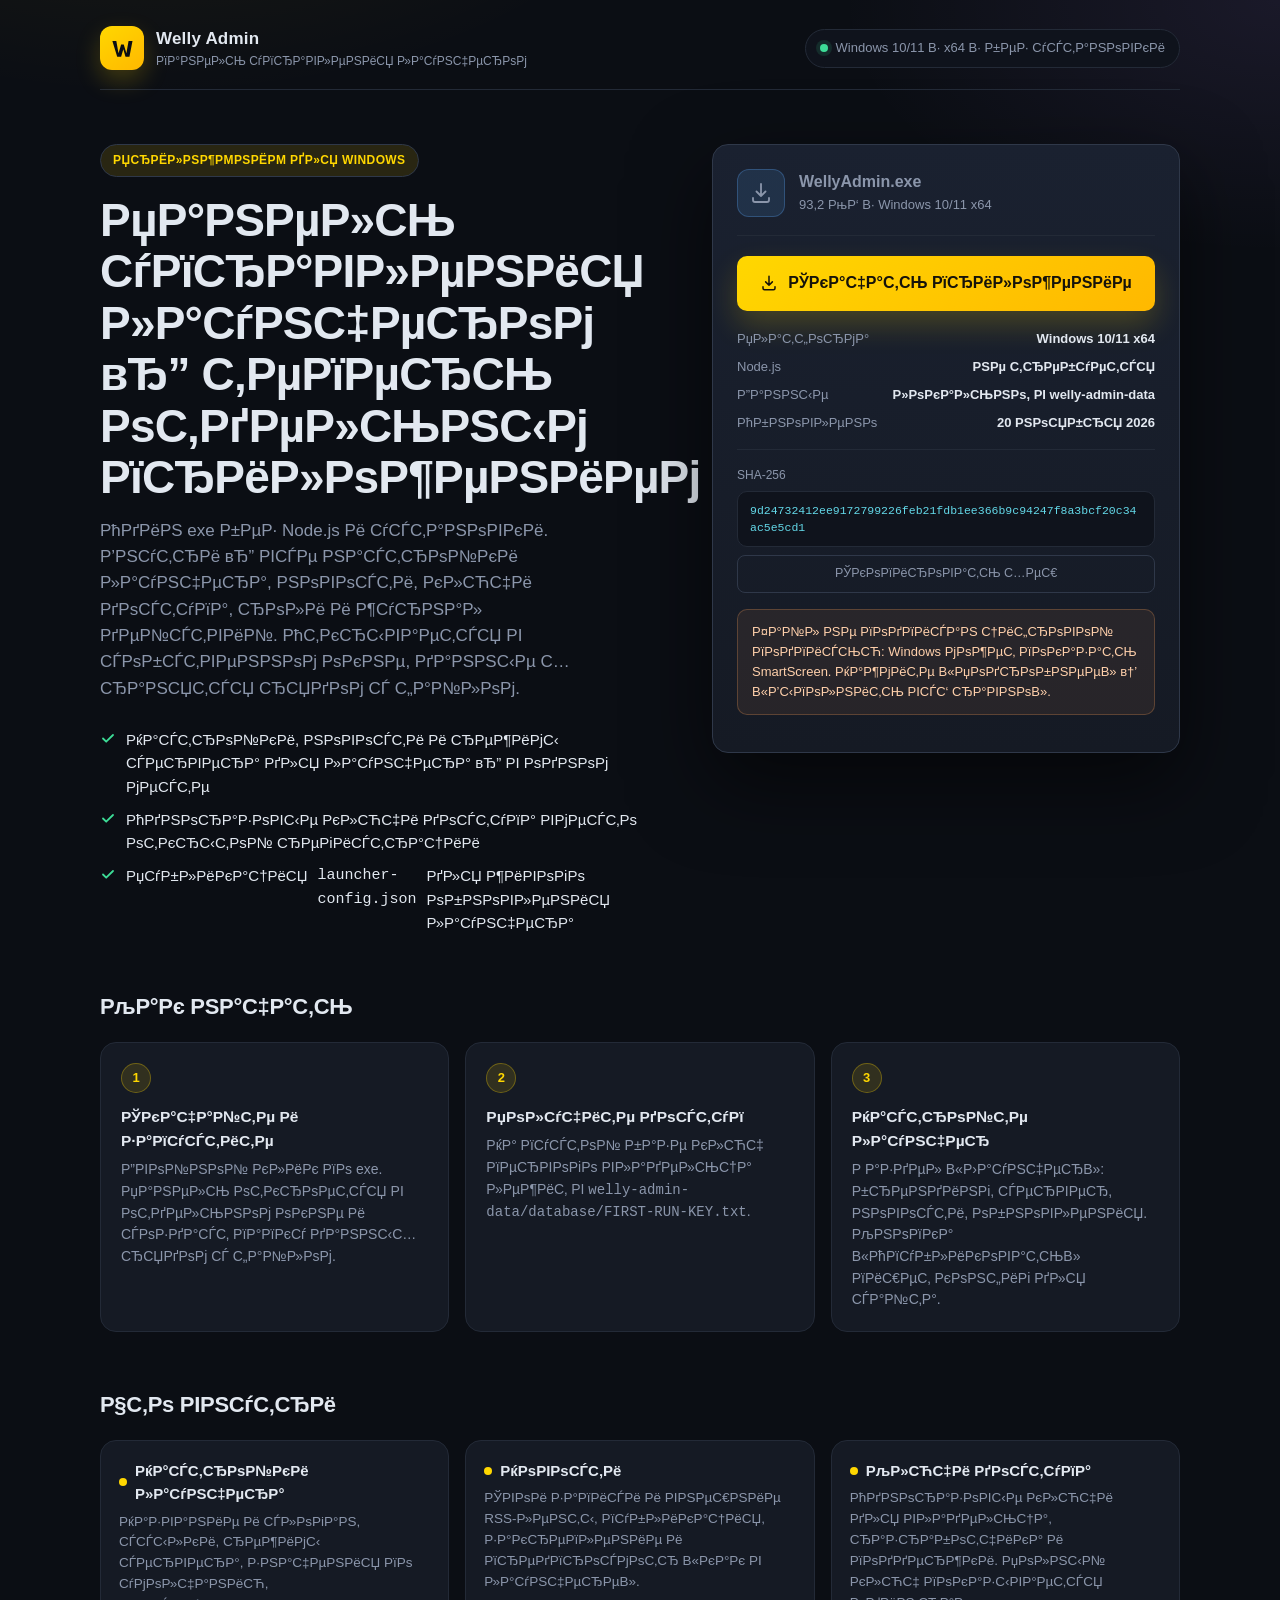
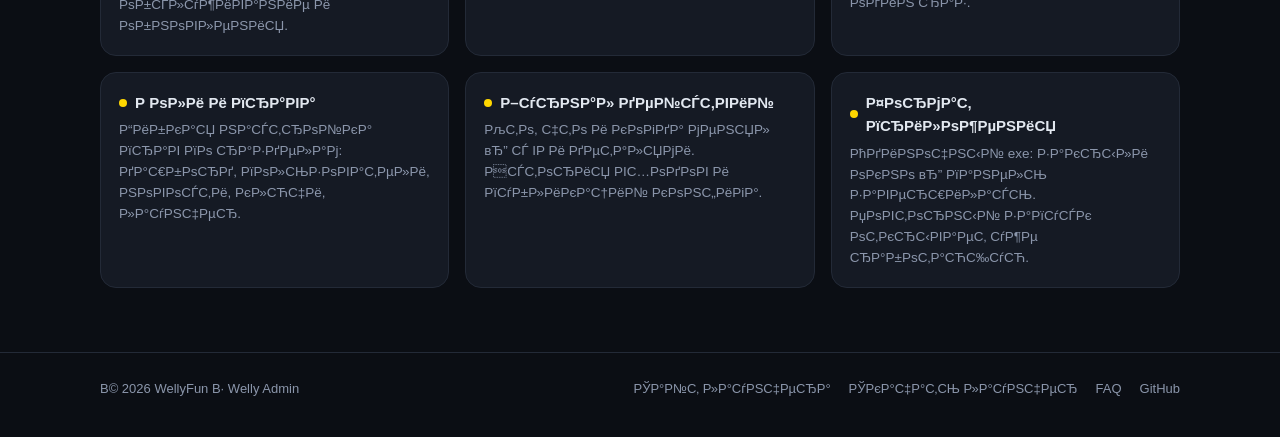
==== commit 95ff4bf2: "Update Welly Admin build and checksum" ====
--- a/admin/index.html
+++ b/admin/index.html
@@ -479,12 +479,12 @@
               <div><span>РџР»Р°С‚С„РѕСЂРјР°</span><b>Windows 10/11 x64</b></div>
               <div><span>Node.js</span><b>РЅРµ С‚СЂРµР±СѓРµС‚СЃСЏ</b></div>
               <div><span>Р”Р°РЅРЅС‹Рµ</span><b>Р»РѕРєР°Р»СЊРЅРѕ, РІ welly-admin-data</b></div>
-              <div><span>РћР±РЅРѕРІР»РµРЅРѕ</span><b>15 РЅРѕСЏР±СЂСЏ 2026</b></div>
+              <div><span>РћР±РЅРѕРІР»РµРЅРѕ</span><b>20 РЅРѕСЏР±СЂСЏ 2026</b></div>
             </div>
 
             <div class="hash">
               <span>SHA-256</span>
-              <code id="sha">1cf07ca8eb71115d22138c229cbf61605b9214ce1b17883b2732e693f70628d6</code>
+              <code id="sha">9d24732412ee9172799226feb21fdb1ee366b9c94247f8a3bcf20c34ac5e5cd1</code>
               <button class="copy-btn" type="button" id="copy-sha">РЎРєРѕРїРёСЂРѕРІР°С‚СЊ С…РµС€</button>
             </div>
 
